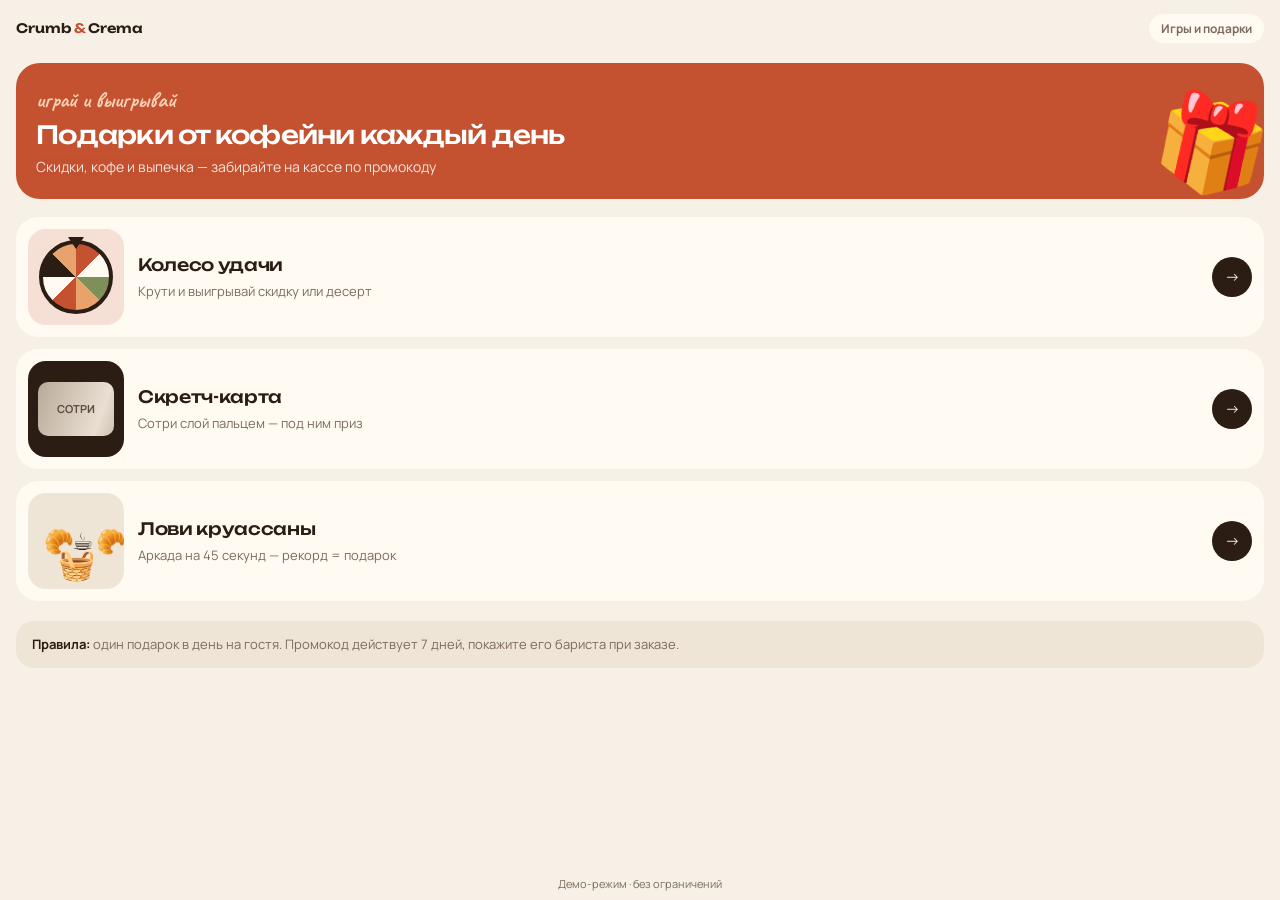
==== games/index.html @ 9d831d43 "Add mini-games: wheel of fortune, scratch card and catch arcade Co-Authored-By: Claude Opus 5.5 <nor" ====
<!doctype html>
<html lang="ru">
<head>
<meta charset="utf-8">
<meta name="viewport" content="width=device-width, initial-scale=1, maximum-scale=1, viewport-fit=cover">
<title>CRUMB & CREMA — игры и подарки</title>
<script src="https://telegram.org/js/telegram-web-app.js"></script>
<link rel="preconnect" href="https://fonts.googleapis.com">
<link rel="preconnect" href="https://fonts.gstatic.com" crossorigin>
<link href="https://fonts.googleapis.com/css2?family=Unbounded:wght@500;600&family=Manrope:wght@400;500;600;700&family=Caveat:wght@700&display=swap" rel="stylesheet">
<link rel="stylesheet" href="common.css">
<style>
  body{padding-bottom:calc(40px + var(--safe-b))}
  .hero{margin:14px 16px 0;border-radius:24px;background:var(--accent);color:#fff;padding:22px 20px;position:relative;overflow:hidden}
  .hero .hand{color:#f8d0b4;font-size:22px}
  .hero h1{font-family:var(--display);font-weight:500;font-size:25px;line-height:1.1;letter-spacing:-.03em;margin-top:4px;max-width:78%}
  .hero p{opacity:.85;font-size:14px;margin-top:8px;max-width:72%}
  .hero .gift{position:absolute;right:-6px;bottom:-10px;font-size:92px;transform:rotate(12deg);animation:wiggle 3s ease-in-out infinite}
  @keyframes wiggle{0%,100%{transform:rotate(12deg)}50%{transform:rotate(2deg) translateY(-6px)}}
  .list{display:grid;gap:12px;padding:18px 16px 0}
  .card{display:flex;gap:14px;align-items:center;background:var(--surface);border-radius:22px;padding:12px;position:relative;opacity:0;transform:translateY(16px);animation:rise .6s var(--ease) forwards;transition:transform .25s var(--ease)}
  .card:active{transform:scale(.97)}
  .card:nth-child(2){animation-delay:.08s}
  .card:nth-child(3){animation-delay:.16s}
  @keyframes rise{to{opacity:1;transform:none}}
  .art{width:96px;height:96px;flex:none;border-radius:18px;overflow:hidden;position:relative;display:grid;place-items:center}
  .card b{display:block;font-family:var(--display);font-weight:500;font-size:17px;letter-spacing:-.02em}
  .card small{display:block;color:var(--muted);font-size:13px;margin-top:4px}
  .card .go{margin-left:auto;width:40px;height:40px;flex:none;border-radius:50%;background:var(--ink);color:var(--bg);display:grid;place-items:center}
  .done{position:absolute;right:12px;top:10px;font-size:11px;font-weight:700;color:var(--sage)}

  /* tiny animated previews */
  .a-wheel{background:#f6dfd4}
  .a-wheel .w{width:74px;height:74px;border-radius:50%;background:conic-gradient(#c4512f 0 45deg,#fffaf2 0 90deg,#7f8f5a 0 135deg,#e7a36b 0 180deg,#c4512f 0 225deg,#fffaf2 0 270deg,#2b1d14 0 315deg,#e7a36b 0);border:4px solid #2b1d14;animation:spin 6s cubic-bezier(.4,0,.2,1) infinite}
  .a-wheel::after{content:"";position:absolute;top:8px;left:50%;transform:translateX(-50%);border:8px solid transparent;border-top:12px solid #2b1d14}
  @keyframes spin{to{transform:rotate(1080deg)}}
  .a-scratch{background:#2b1d14}
  .a-scratch .s{width:76px;height:54px;border-radius:10px;background:linear-gradient(110deg,#b9aa99 0%,#e9dfd2 40%,#b9aa99 60%,#d5c9bb 100%);background-size:220% 100%;animation:shine 2.4s linear infinite;display:grid;place-items:center;font-size:11px;font-weight:700;color:#5b4c3f}
  @keyframes shine{to{background-position:-220% 0}}
  .a-catch{background:#efe5d6}
  .a-catch span{position:absolute;font-size:24px;animation:drop 2.2s linear infinite}
  .a-catch span:nth-child(1){left:16px;animation-delay:0s}
  .a-catch span:nth-child(2){left:44px;animation-delay:.7s}
  .a-catch span:nth-child(3){left:68px;animation-delay:1.4s}
  .a-catch .basket{position:absolute;bottom:4px;left:50%;transform:translateX(-50%);font-size:30px;animation:slide 2.2s ease-in-out infinite}
  @keyframes drop{from{top:-30px}to{top:100px}}
  @keyframes slide{50%{transform:translateX(-80%)}}
  .rules{margin:20px 16px 0;background:var(--surface-2);border-radius:18px;padding:14px 16px;font-size:13px;color:var(--muted)}
  .rules b{color:var(--ink)}
</style>
</head>
<body>
  <div class="g-top">
    <span class="g-logo">Crumb <i>&amp;</i> Crema</span>
    <span class="g-badge" id="hello">Игры и подарки</span>
  </div>
  <div class="hero">
    <span class="hand">играй и выигрывай</span>
    <h1>Подарки от кофейни каждый день</h1>
    <p>Скидки, кофе и выпечка — забирайте на кассе по промокоду</p>
    <span class="gift">🎁</span>
  </div>
  <div class="list">
    <a class="card" href="wheel.html" data-game="wheel"><span class="art a-wheel"><span class="w"></span></span><span><b>Колесо удачи</b><small>Крути и выигрывай скидку или десерт</small></span><span class="go">→</span></a>
    <a class="card" href="scratch.html" data-game="scratch"><span class="art a-scratch"><span class="s">СОТРИ</span></span><span><b>Скретч-карта</b><small>Сотри слой пальцем — под ним приз</small></span><span class="go">→</span></a>
    <a class="card" href="catch.html" data-game="catch"><span class="art a-catch"><span>🥐</span><span>☕</span><span>🥐</span><span class="basket">🧺</span></span><span><b>Лови круассаны</b><small>Аркада на 45 секунд — рекорд = подарок</small></span><span class="go">→</span></a>
  </div>
  <div class="rules"><b>Правила:</b> один подарок в день на гостя. Промокод действует 7 дней, покажите его бариста при заказе.</div>

<script src="common.js"></script>
<script>
  const name = (GAME.tg && GAME.tg.initDataUnsafe && GAME.tg.initDataUnsafe.user && GAME.tg.initDataUnsafe.user.first_name) || (GAME.params.get('name') || '').split(' ')[0];
  if (name) document.getElementById('hello').textContent = `Привет, ${name}!`;
  document.querySelectorAll('.card').forEach(c => {
    c.href = GAME.link(c.getAttribute('href'));
    if (GAME.playedToday(c.dataset.game)) c.insertAdjacentHTML('beforeend', '<span class="done">✓ сегодня</span>');
  });
</script>
</body>
</html>
---- games/common.css ----
:root{
  --bg:#f6f0e6;
  --surface:#fffaf2;
  --surface-2:#efe5d6;
  --ink:#2b1d14;
  --muted:#7d6b5d;
  --accent:#c4512f;
  --accent-2:#e7a36b;
  --sage:#7f8f5a;
  --ease:cubic-bezier(.22,1,.36,1);
  --safe-b:env(safe-area-inset-bottom,0px);
  --display:'Unbounded',system-ui,sans-serif;
}
*{box-sizing:border-box;margin:0;padding:0;-webkit-tap-highlight-color:transparent}
html,body{height:100%}
body{font-family:'Manrope',system-ui,sans-serif;background:var(--bg);color:var(--ink);font-size:15px;line-height:1.45;-webkit-font-smoothing:antialiased;overflow-x:hidden;user-select:none;-webkit-user-select:none}
button{font:inherit;color:inherit;border:0;background:none;cursor:pointer}
a{color:inherit;text-decoration:none}
.hand{font-family:'Caveat',cursive;font-weight:700;color:var(--accent)}

.g-top{display:flex;align-items:center;justify-content:space-between;gap:10px;padding:14px 16px 6px}
.g-back{height:36px;padding:0 14px 0 10px;border-radius:999px;background:var(--surface);display:inline-flex;align-items:center;gap:4px;font-size:14px;font-weight:600}
.tg .g-back{visibility:hidden}
.g-logo{font-family:var(--display);font-weight:600;font-size:13px}
.g-logo i{font-style:normal;color:var(--accent)}
.g-badge{font-size:12px;font-weight:700;background:var(--surface);padding:6px 12px;border-radius:999px;color:var(--muted)}
.g-title{font-family:var(--display);font-weight:500;font-size:26px;letter-spacing:-.03em;line-height:1.1;padding:10px 16px 0}
.g-title span{color:var(--accent)}
.g-sub{color:var(--muted);padding:6px 16px 0}

.btn{height:56px;padding:0 26px;border-radius:16px;background:var(--accent);color:#fff;font-weight:700;font-size:16px;display:inline-flex;align-items:center;justify-content:center;gap:8px;transition:transform .2s var(--ease),opacity .3s,background .3s}
.btn:active{transform:scale(.96)}
.btn:disabled{opacity:.45}
.btn.dark{background:var(--ink)}
.btn.ghost{background:var(--surface);color:var(--ink)}
.btn.wide{width:100%}

/* prize sheet */
.p-shade{position:fixed;inset:0;z-index:80;background:rgba(43,29,20,.5);opacity:0;pointer-events:none;transition:opacity .35s}
.p-shade.on{opacity:1;pointer-events:auto}
.p-sheet{position:fixed;left:12px;right:12px;bottom:calc(12px + var(--safe-b));z-index:81;background:var(--surface);border-radius:28px;padding:26px 20px 18px;text-align:center;transform:translateY(120%) scale(.96);transition:transform .6s var(--ease);max-width:460px;margin:0 auto}
.p-sheet.on{transform:none}
.p-emoji{font-size:64px;line-height:1;display:inline-block;animation:bob 2s ease-in-out infinite}
@keyframes bob{50%{transform:translateY(-6px) rotate(-6deg)}}
.p-sheet h3{font-family:var(--display);font-weight:500;font-size:22px;letter-spacing:-.02em;margin-top:12px}
.p-sheet p{color:var(--muted);margin-top:6px}
.p-code{margin:16px auto 0;display:inline-flex;align-items:center;gap:10px;border:2px dashed var(--accent);border-radius:14px;padding:10px 18px;font-family:var(--display);font-weight:600;font-size:20px;letter-spacing:.06em;color:var(--accent)}
.p-actions{display:grid;gap:8px;margin-top:18px}
.p-sheet .btn.ghost{background:var(--surface-2)}
.p-note{font-size:12px;color:var(--muted);margin-top:10px}

.conf{position:fixed;inset:0;pointer-events:none;z-index:90;overflow:hidden}
.conf i{position:absolute;top:-14px;width:8px;height:13px;border-radius:2px;animation:fall linear forwards}
@keyframes fall{to{transform:translateY(110vh) rotate(760deg)}}

.demo-tag{position:fixed;left:50%;bottom:calc(8px + var(--safe-b));transform:translateX(-50%);font-size:11px;color:var(--muted);white-space:nowrap}
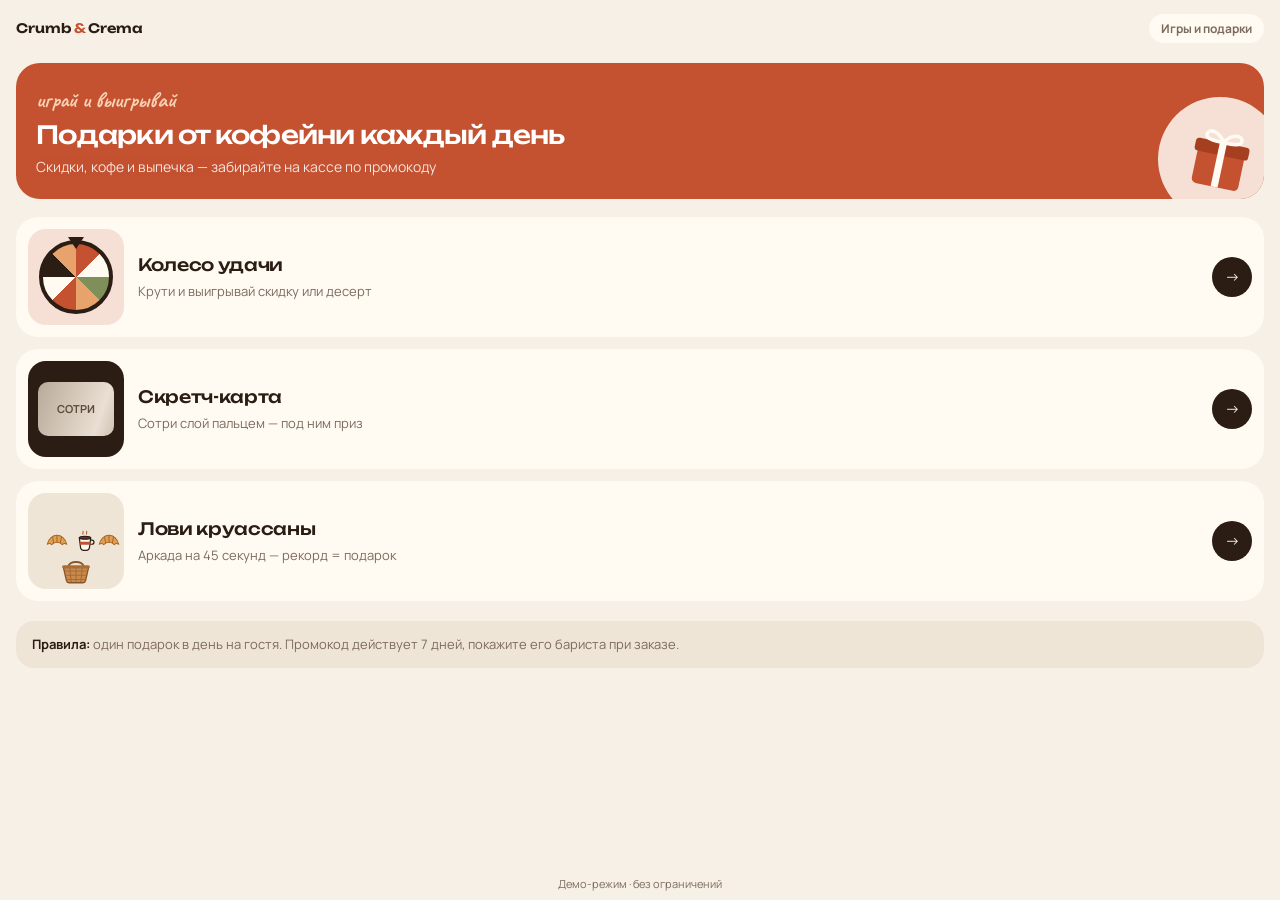
==== commit 5c7bdd6f: "Replace emoji with line icons and drawn illustrations in the app and games Co-Authored-By: Claude Op" ====
--- a/games/index.html
+++ b/games/index.html
@@ -15,7 +15,7 @@
   .hero .hand{color:#f8d0b4;font-size:22px}
   .hero h1{font-family:var(--display);font-weight:500;font-size:25px;line-height:1.1;letter-spacing:-.03em;margin-top:4px;max-width:78%}
   .hero p{opacity:.85;font-size:14px;margin-top:8px;max-width:72%}
-  .hero .gift{position:absolute;right:-6px;bottom:-10px;font-size:92px;transform:rotate(12deg);animation:wiggle 3s ease-in-out infinite}
+  .hero .gift{position:absolute;right:-18px;bottom:-22px;width:124px;height:124px;border-radius:50%;background:#f6dfd4;display:grid;place-items:center;line-height:0;transform:rotate(12deg);animation:wiggle 3s ease-in-out infinite}
   @keyframes wiggle{0%,100%{transform:rotate(12deg)}50%{transform:rotate(2deg) translateY(-6px)}}
   .list{display:grid;gap:12px;padding:18px 16px 0}
   .card{display:flex;gap:14px;align-items:center;background:var(--surface);border-radius:22px;padding:12px;position:relative;opacity:0;transform:translateY(16px);animation:rise .6s var(--ease) forwards;transition:transform .25s var(--ease)}
@@ -38,11 +38,11 @@
   .a-scratch .s{width:76px;height:54px;border-radius:10px;background:linear-gradient(110deg,#b9aa99 0%,#e9dfd2 40%,#b9aa99 60%,#d5c9bb 100%);background-size:220% 100%;animation:shine 2.4s linear infinite;display:grid;place-items:center;font-size:11px;font-weight:700;color:#5b4c3f}
   @keyframes shine{to{background-position:-220% 0}}
   .a-catch{background:#efe5d6}
-  .a-catch span{position:absolute;font-size:24px;animation:drop 2.2s linear infinite}
+  .a-catch span{position:absolute;line-height:0;animation:drop 2.2s linear infinite}
   .a-catch span:nth-child(1){left:16px;animation-delay:0s}
   .a-catch span:nth-child(2){left:44px;animation-delay:.7s}
   .a-catch span:nth-child(3){left:68px;animation-delay:1.4s}
-  .a-catch .basket{position:absolute;bottom:4px;left:50%;transform:translateX(-50%);font-size:30px;animation:slide 2.2s ease-in-out infinite}
+  .a-catch .basket{position:absolute;top:auto;bottom:2px;left:50%;transform:translateX(-50%);animation:slide 2.2s ease-in-out infinite}
   @keyframes drop{from{top:-30px}to{top:100px}}
   @keyframes slide{50%{transform:translateX(-80%)}}
   .rules{margin:20px 16px 0;background:var(--surface-2);border-radius:18px;padding:14px 16px;font-size:13px;color:var(--muted)}
@@ -58,12 +58,12 @@
     <span class="hand">играй и выигрывай</span>
     <h1>Подарки от кофейни каждый день</h1>
     <p>Скидки, кофе и выпечка — забирайте на кассе по промокоду</p>
-    <span class="gift">🎁</span>
+    <span class="gift" data-art="gift"></span>
   </div>
   <div class="list">
     <a class="card" href="wheel.html" data-game="wheel"><span class="art a-wheel"><span class="w"></span></span><span><b>Колесо удачи</b><small>Крути и выигрывай скидку или десерт</small></span><span class="go">→</span></a>
     <a class="card" href="scratch.html" data-game="scratch"><span class="art a-scratch"><span class="s">СОТРИ</span></span><span><b>Скретч-карта</b><small>Сотри слой пальцем — под ним приз</small></span><span class="go">→</span></a>
-    <a class="card" href="catch.html" data-game="catch"><span class="art a-catch"><span>🥐</span><span>☕</span><span>🥐</span><span class="basket">🧺</span></span><span><b>Лови круассаны</b><small>Аркада на 45 секунд — рекорд = подарок</small></span><span class="go">→</span></a>
+    <a class="card" href="catch.html" data-game="catch"><span class="art a-catch"><span data-art="croissant"></span><span data-art="cup"></span><span data-art="croissant"></span><span class="basket" data-art="basket"></span></span><span><b>Лови круассаны</b><small>Аркада на 45 секунд — рекорд = подарок</small></span><span class="go">→</span></a>
   </div>
   <div class="rules"><b>Правила:</b> один подарок в день на гостя. Промокод действует 7 дней, покажите его бариста при заказе.</div>
 
@@ -71,9 +71,10 @@
 <script>
   const name = (GAME.tg && GAME.tg.initDataUnsafe && GAME.tg.initDataUnsafe.user && GAME.tg.initDataUnsafe.user.first_name) || (GAME.params.get('name') || '').split(' ')[0];
   if (name) document.getElementById('hello').textContent = `Привет, ${name}!`;
+  document.querySelectorAll('[data-art]').forEach(el => { el.innerHTML = GAME.art(el.dataset.art, el.classList.contains('gift') ? 76 : el.classList.contains('basket') ? 34 : 26); });
   document.querySelectorAll('.card').forEach(c => {
     c.href = GAME.link(c.getAttribute('href'));
-    if (GAME.playedToday(c.dataset.game)) c.insertAdjacentHTML('beforeend', '<span class="done">✓ сегодня</span>');
+    if (GAME.playedToday(c.dataset.game)) c.insertAdjacentHTML('beforeend', '<span class="done">сыграно сегодня</span>');
   });
 </script>
 </body>
--- a/games/common.css
+++ b/games/common.css
@@ -40,7 +40,7 @@
 .p-shade.on{opacity:1;pointer-events:auto}
 .p-sheet{position:fixed;left:12px;right:12px;bottom:calc(12px + var(--safe-b));z-index:81;background:var(--surface);border-radius:28px;padding:26px 20px 18px;text-align:center;transform:translateY(120%) scale(.96);transition:transform .6s var(--ease);max-width:460px;margin:0 auto}
 .p-sheet.on{transform:none}
-.p-emoji{font-size:64px;line-height:1;display:inline-block;animation:bob 2s ease-in-out infinite}
+.p-emoji{line-height:0;display:inline-block;animation:bob 2s ease-in-out infinite}
 @keyframes bob{50%{transform:translateY(-6px) rotate(-6deg)}}
 .p-sheet h3{font-family:var(--display);font-weight:500;font-size:22px;letter-spacing:-.02em;margin-top:12px}
 .p-sheet p{color:var(--muted);margin-top:6px}
